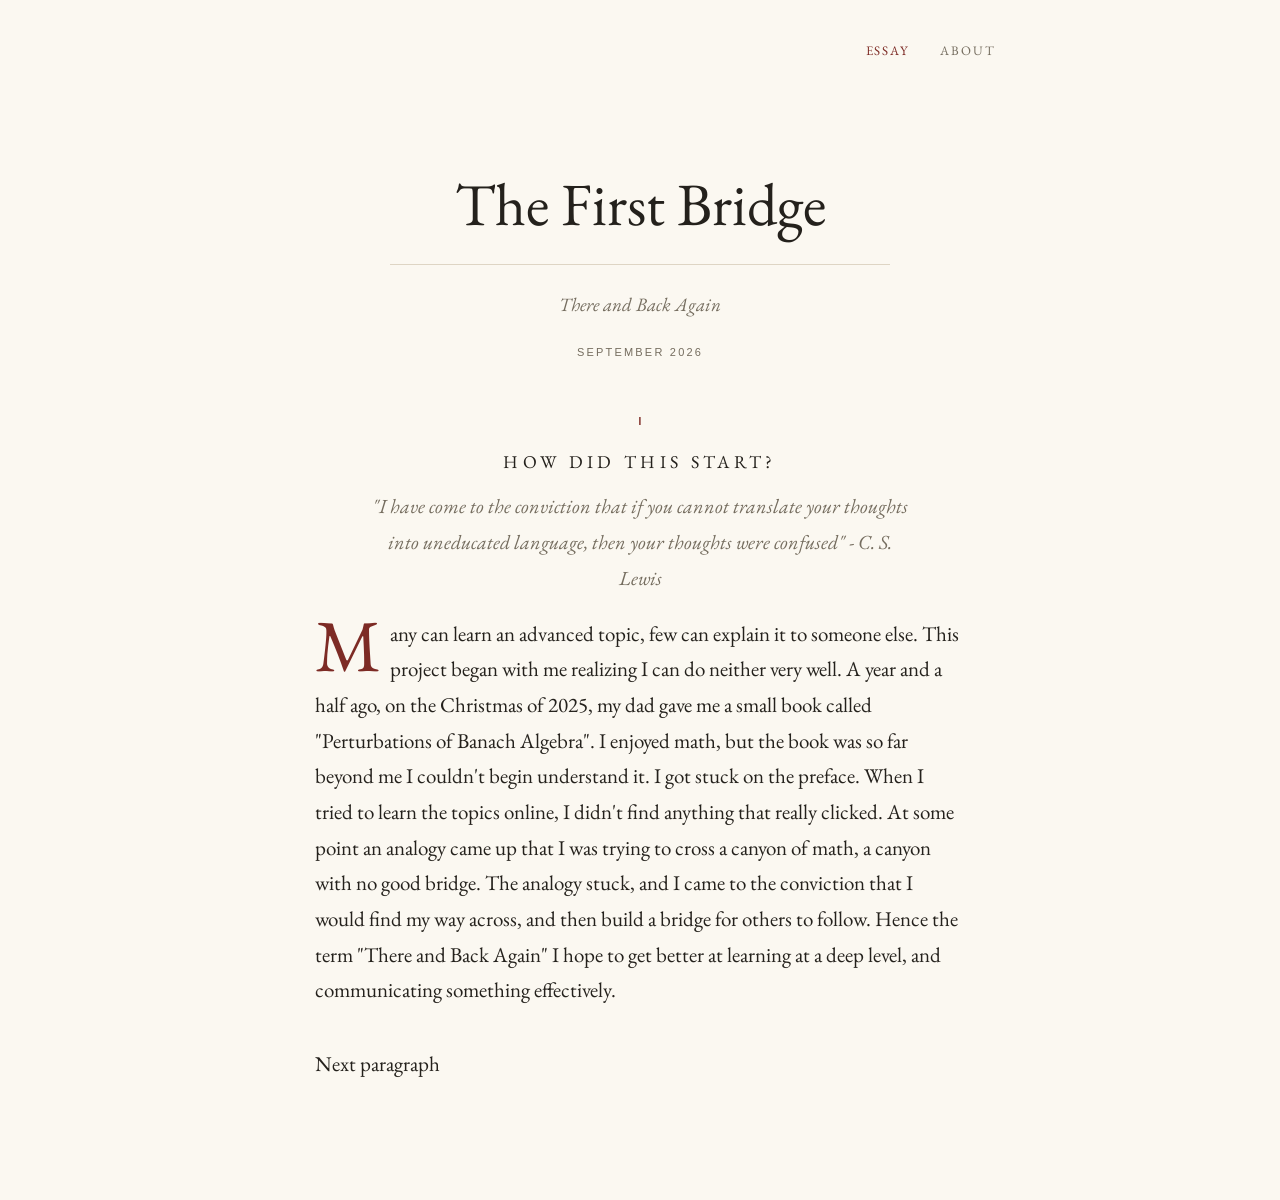
==== index.html @ d3068b4a "Update personal narrative in index.html Revised text for clarity and added new content about learnin" ====
<!doctype html>
<html lang="en">
<head>
  <meta charset="utf-8">
  <meta name="viewport" content="width=device-width, initial-scale=1">
  <title>Building Bridges</title>

  <!-- EB Garamond, similar to the reference page -->
  <link rel="preconnect" href="https://fonts.googleapis.com">
  <link rel="preconnect" href="https://fonts.gstatic.com" crossorigin>
  <link href="https://fonts.googleapis.com/css2?family=EB+Garamond:ital,wght@0,400;0,500;1,400&display=swap" rel="stylesheet">

  <link rel="stylesheet" href="style.css">
</head>

<body>
  <header class="site-header">
    <nav>
      <a class="active" href="#">ESSAY</a>
      <a href="#">ABOUT</a>
    </nav>
  </header>

  <main class="page">
    <section class="main">
      <h1>The First Bridge</h1>
      <div class="rule"></div>
      <p class="subtitle">There and Back Again</p>
      <p class="date">SEPTEMBER 2026</p>
    </section>

    <article>
      <div class="section-number">I</div>
      <h2>How did this start?</h2>

      <blockquote class="quote">
        "I have come to the conviction that if you cannot translate your thoughts into uneducated language, then your thoughts were confused" - C. S. Lewis
      </blockquote>
        
      <p class="drop-cap">
        Many can learn an advanced topic, few can explain it to someone else.
        This project began with me realizing I can do neither very well.
        
        A year and a half ago, on the Christmas of 2025, my dad gave me a small book called "Perturbations of Banach Algebra".
        I enjoyed math, but the book was so far beyond me I couldn't begin understand it.
        I got stuck on the preface.
        When I tried to learn the topics online, I didn't find anything that really clicked.

        At some point an analogy came up that I was trying to cross a canyon of math, a canyon with no good bridge.
        The analogy stuck, and I came to the conviction that I would find my way across, and then build a bridge for others to follow.
        Hence the term "There and Back Again"
        
        I hope to get better at learning at a deep level, and communicating something effectively.
      </p>

      <p>
        Next paragraph
      </p>
    </article>
  </main>
</body>
</html>
---- style.css ----
/* ---------- Page-wide colors and typography ---------- */

:root {
  --bg: #fbf8f1;
  --ink: #24211c;
  --muted: #756d5f;
  --rule: #ded5c4;
  --accent: #7d2b25;
}

@media (prefers-color-scheme: dark) {
  :root {
    --bg: #16150f;
    --ink: #e8e1d1;
    --muted: #9b917f;
    --rule: #322e25;
    --accent: #d59a86;
  }
}

* {
  box-sizing: border-box;
}

body {
  margin: 0;
  background: var(--bg);
  color: var(--ink);
  font-family: "EB Garamond", Georgia, serif;
}


/* ---------- Top Bar ---------- */

.site-header {
  max-width: 760px;
  margin: 0 auto;
  padding: 42px 24px 0;
}

nav {
  display: flex;
  justify-content: flex-end;
  gap: 30px;
}

nav a {
  color: var(--muted);
  text-decoration: none;
  font-size: 13px;
  letter-spacing: 0.15em;
}

nav a.active {
  color: var(--accent);
}


/* ---------- Essay Width ---------- */

.page {
  max-width: 1100px;
  margin: 0 auto;
  padding: 0 24px 80px;
}

/* ---------- Title Area ---------- */

.main {
  text-align: center;
  padding-top: 115px;
  margin: 0 auto 55px;
  max-width: 500px;
}

h1 {
  margin: 0;
  font-size: clamp(50px, 5vw, 60px);
  font-weight: 400;
  line-height: 1;
}

.rule {
  height: 1px;
  background: var(--rule);
  margin: 30px 0 27px;
}

.subtitle {
  margin: 0;
  color: var(--muted);
  font-size: 19px;
  font-style: italic;
  font-weight: 400;
}

.date {
  margin-top: 29px;
  color: var(--muted);
  font-family: Arial, Helvetica, sans-serif;
  font-size: 11px;
  font-weight: 500;
  letter-spacing: 0.20em;
}


/* ---------- Essay ---------- */

article {
  max-width: 650px;
  margin: 0 auto;
  font-size: 21px;
  line-height: 1.7;
  font-weight: 400;
}

.section-number {
  margin-bottom: 17px;
  text-align: center;
  color: var(--accent);
  font-family: Arial, Helvetica, sans-serif;
  font-size: 10px;
  font-weight: 650;
}

h2 {
  margin: 0 0 10px;
  text-align: center;
  font-size: 18px;
  font-weight: 400;
  letter-spacing: 0.24em;
  text-transform: uppercase;
}

.quote {
  max-width: 550px;
  margin: 0 auto 20px;
  text-align: center;
  color: var(--muted);
  font-size: 20px;
  font-style: italic;
  font-weight: 350;
  line-height: 1.80;
}
  
article p {
  margin: 0 0 38px;
}

.drop-cap::first-letter {
  float: left;
  margin: 0.05em 0.12em 0 0;
  color: var(--accent);
  font-size: 3.5em;
  line-height: 0.72;
}


/* ---------- Small screens ---------- */

@media (max-width: 600px) {
  .site-header {
    padding-top: 28px;
  }

  .hero {
    padding-top: 70px;
    margin-bottom: 60px;
  }

  article {
    font-size: 23px;
  }

  h2 {
    font-size: 14px;
  }
}
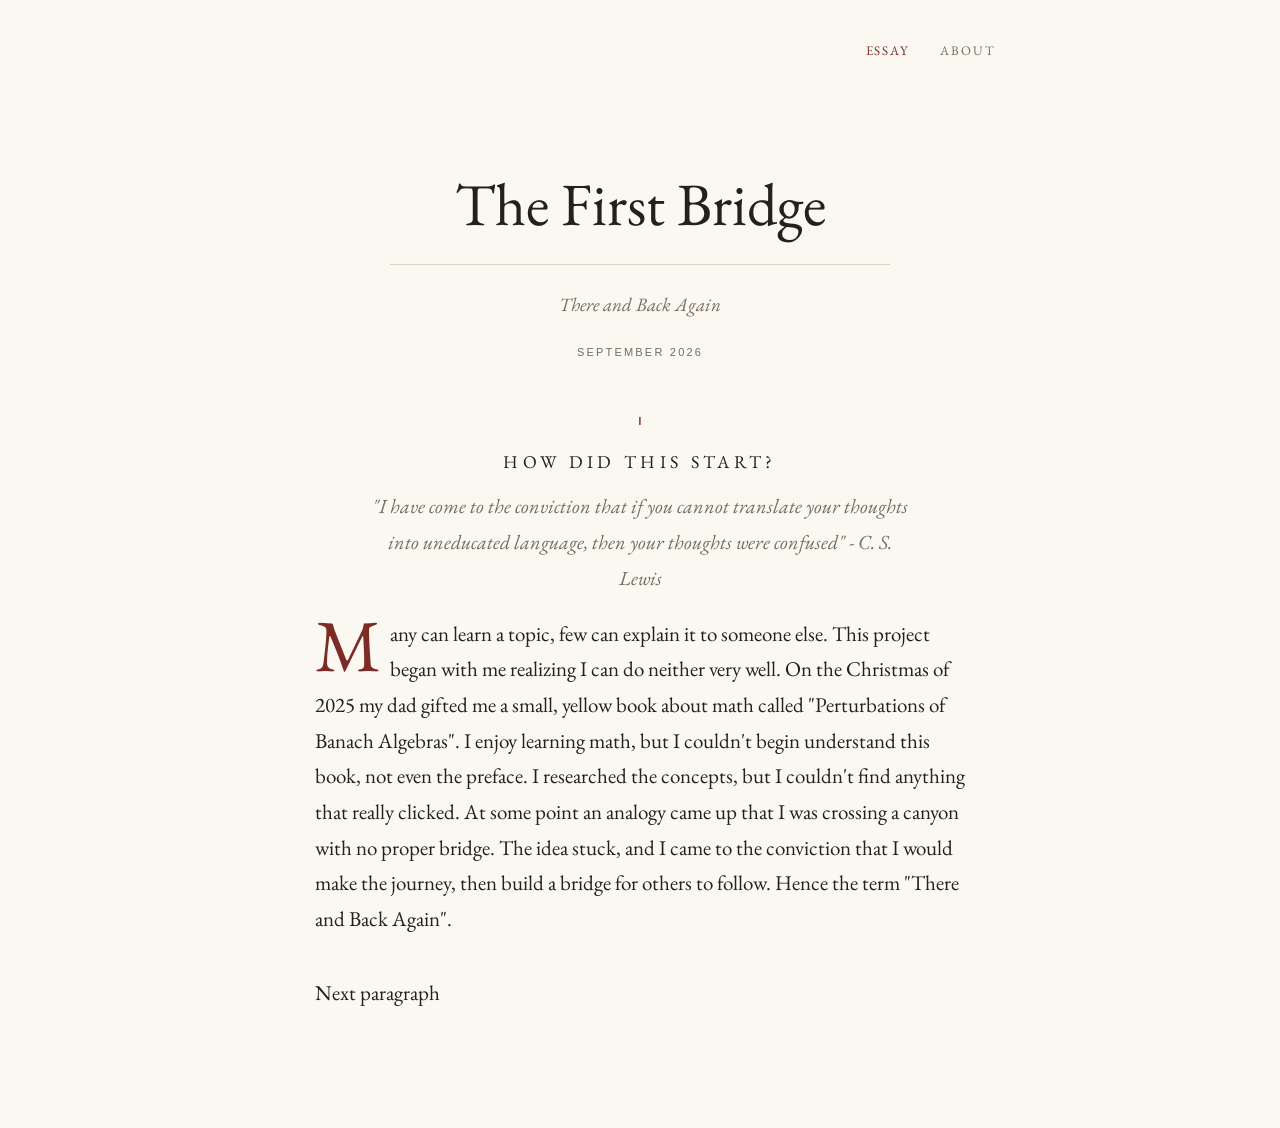
==== commit d394c015: "Update index.html" ====
--- a/index.html
+++ b/index.html
@@ -38,19 +38,16 @@
       </blockquote>
         
       <p class="drop-cap">
-        Many can learn an advanced topic, few can explain it to someone else.
+        Many can learn a topic, few can explain it to someone else.
         This project began with me realizing I can do neither very well.
         
-        A year and a half ago, on the Christmas of 2025, my dad gave me a small book called "Perturbations of Banach Algebra".
-        I enjoyed math, but the book was so far beyond me I couldn't begin understand it.
-        I got stuck on the preface.
-        When I tried to learn the topics online, I didn't find anything that really clicked.
+        On the Christmas of 2025 my dad gifted me a small, yellow book about math called "Perturbations of Banach Algebras".
+        I enjoy learning math, but I couldn't begin understand this book, not even the preface.
+        I researched the concepts, but I couldn't find anything that really clicked.
 
-        At some point an analogy came up that I was trying to cross a canyon of math, a canyon with no good bridge.
-        The analogy stuck, and I came to the conviction that I would find my way across, and then build a bridge for others to follow.
-        Hence the term "There and Back Again"
-        
-        I hope to get better at learning at a deep level, and communicating something effectively.
+        At some point an analogy came up that I was crossing a canyon with no proper bridge.
+        The idea stuck, and I came to the conviction that I would make the journey, then build a bridge for others to follow.
+        Hence the term "There and Back Again".
       </p>
 
       <p>
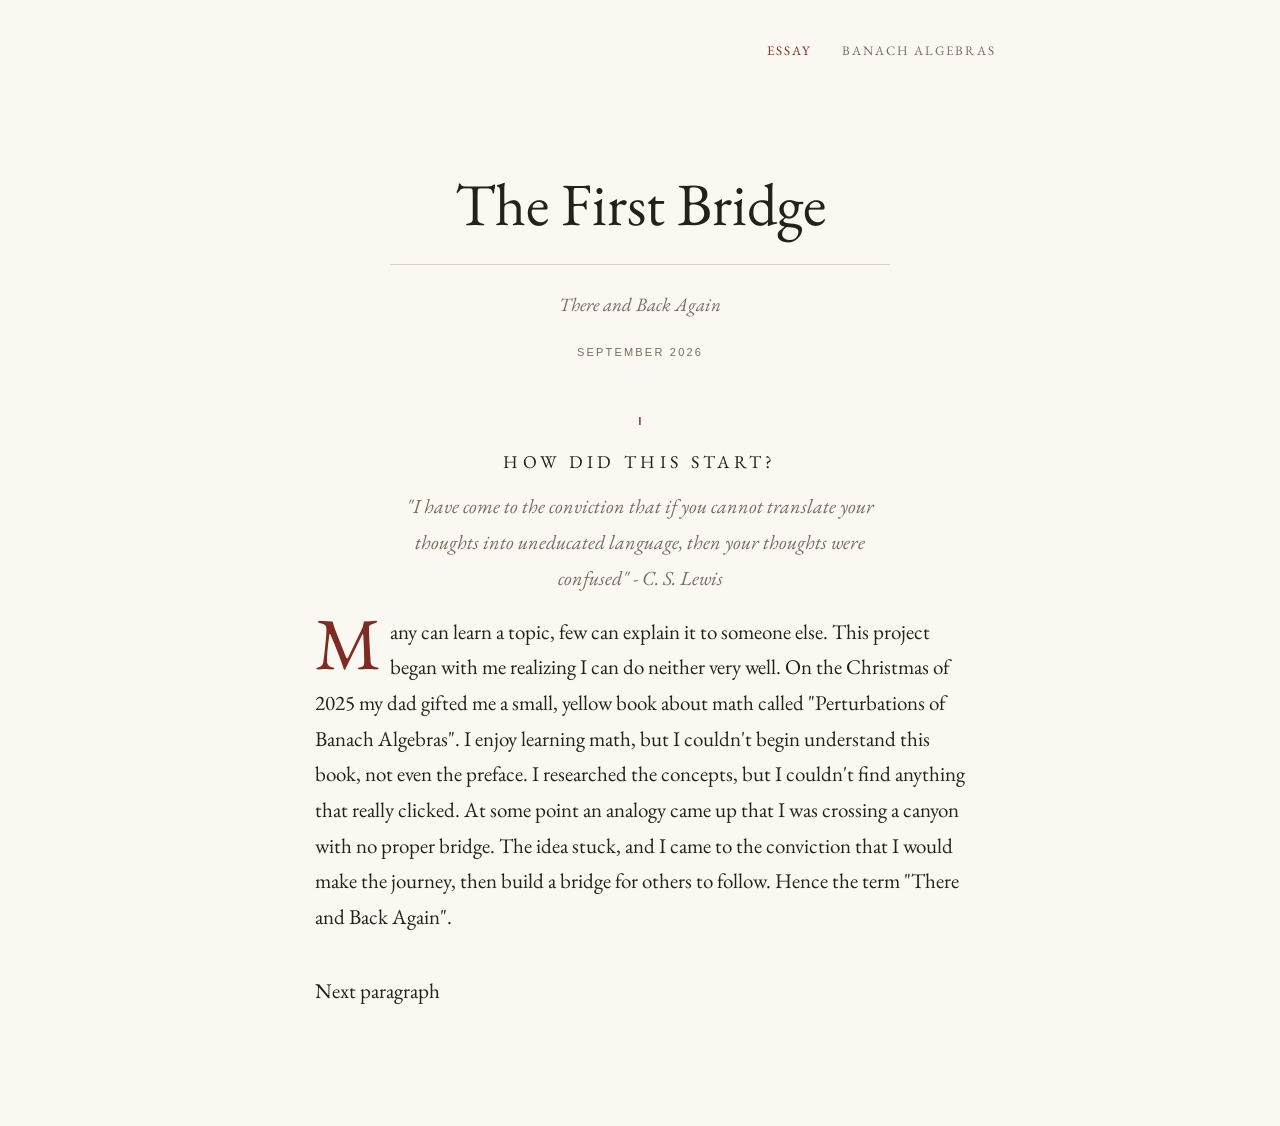
==== commit 676d94ef: "Update index.html" ====
--- a/index.html
+++ b/index.html
@@ -17,7 +17,7 @@
   <header class="site-header">
     <nav>
       <a class="active" href="#">ESSAY</a>
-      <a href="#">ABOUT</a>
+      <a href="#">BANACH ALGEBRAS</a>
     </nav>
   </header>
 
--- a/style.css
+++ b/style.css
@@ -133,8 +133,8 @@
 }
 
 .quote {
-  max-width: 550px;
-  margin: 0 auto 20px;
+  max-width: 500px;
+  margin: 0 auto 18px;
   text-align: center;
   color: var(--muted);
   font-size: 20px;
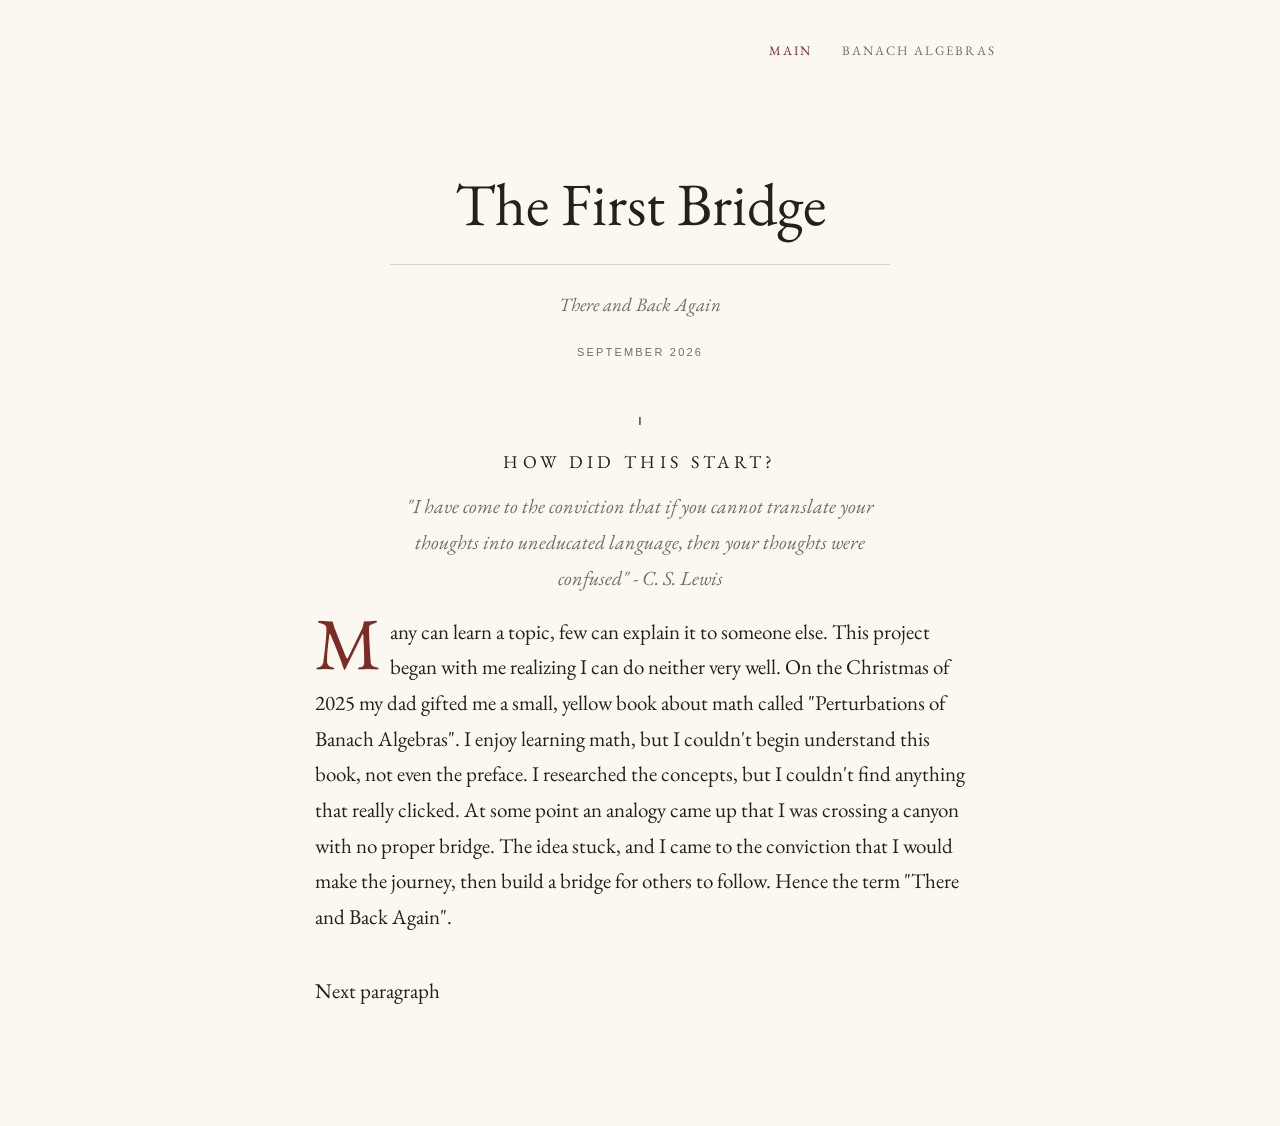
==== commit 9c5200c0: "Update navigation links in index.html" ====
--- a/index.html
+++ b/index.html
@@ -16,8 +16,8 @@
 <body>
   <header class="site-header">
     <nav>
-      <a class="active" href="#">ESSAY</a>
-      <a href="#">BANACH ALGEBRAS</a>
+      <a class="active" href="#">MAIN</a>
+      <a href="/banach-algebras/">BANACH ALGEBRAS</a>
     </nav>
   </header>
 
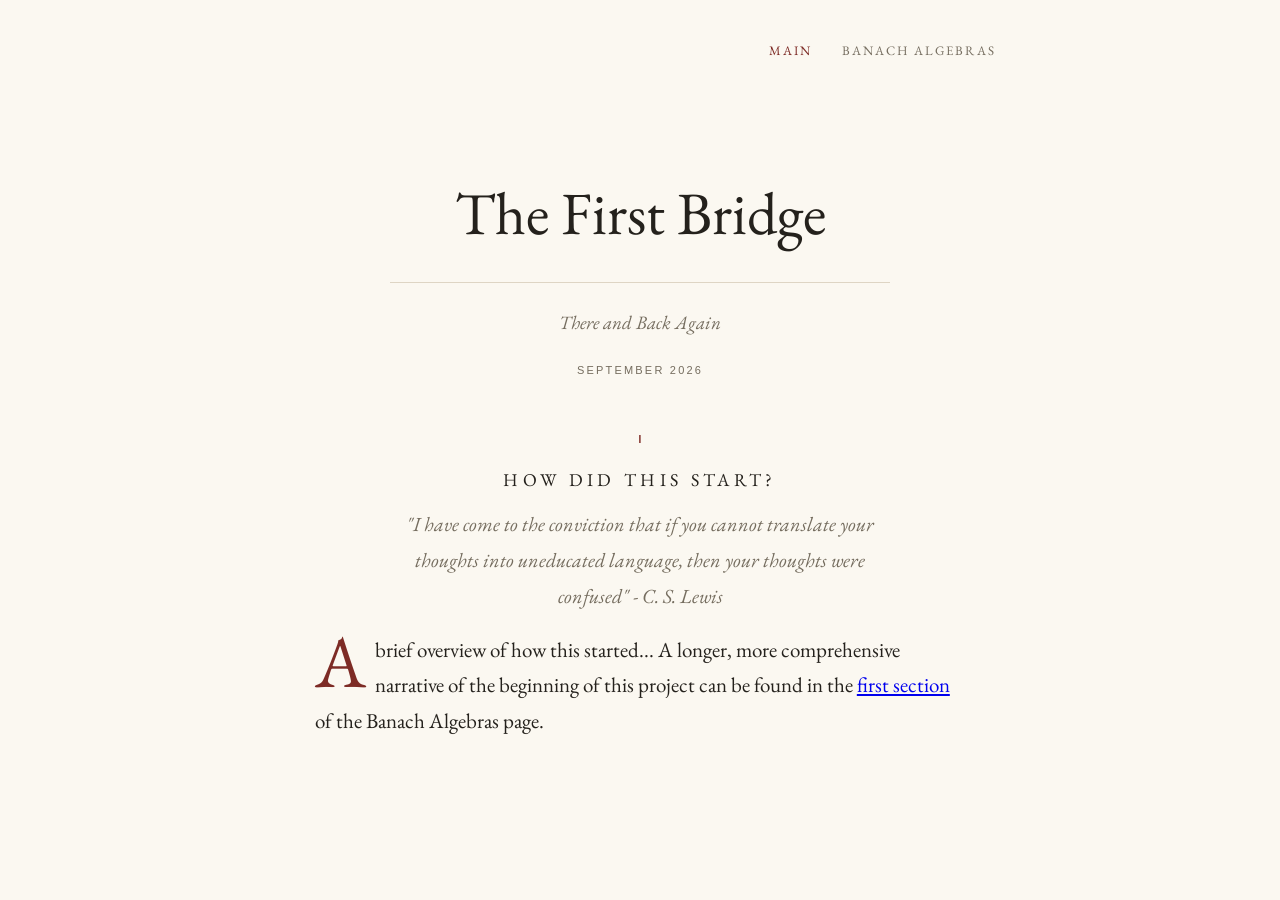
==== commit a89cb847: "Update index.html" ====
--- a/index.html
+++ b/index.html
@@ -16,7 +16,7 @@
 <body>
   <header class="site-header">
     <nav>
-      <a class="active" href="#">MAIN</a>
+      <a class="active" href="/">MAIN</a>
       <a href="/banach-algebras/">BANACH ALGEBRAS</a>
     </nav>
   </header>
@@ -38,20 +38,8 @@
       </blockquote>
         
       <p class="drop-cap">
-        Many can learn a topic, few can explain it to someone else.
-        This project began with me realizing I can do neither very well.
-        
-        On the Christmas of 2025 my dad gifted me a small, yellow book about math called "Perturbations of Banach Algebras".
-        I enjoy learning math, but I couldn't begin understand this book, not even the preface.
-        I researched the concepts, but I couldn't find anything that really clicked.
-
-        At some point an analogy came up that I was crossing a canyon with no proper bridge.
-        The idea stuck, and I came to the conviction that I would make the journey, then build a bridge for others to follow.
-        Hence the term "There and Back Again".
-      </p>
-
-      <p>
-        Next paragraph
+        A brief overview of how this started...
+        A longer, more comprehensive narrative of the beginning of this project can be found in the <a href="/banach-algebras/">first section</a> of the Banach Algebras page.
       </p>
     </article>
   </main>
--- a/style.css
+++ b/style.css
@@ -56,7 +56,7 @@
 }
 
 
-/* ---------- Essay Width ---------- */
+/* ---------- Page Width ---------- */
 
 .page {
   max-width: 1100px;
@@ -77,7 +77,7 @@
   margin: 0;
   font-size: clamp(50px, 5vw, 60px);
   font-weight: 400;
-  line-height: 1;
+  line-height: 1.3;
 }
 
 .rule {
@@ -104,7 +104,7 @@
 }
 
 
-/* ---------- Essay ---------- */
+/* ---------- Main Text ---------- */
 
 article {
   max-width: 650px;
@@ -145,6 +145,7 @@
   
 article p {
   margin: 0 0 38px;
+  text-indent: 2em;
 }
 
 .drop-cap::first-letter {
@@ -153,8 +154,16 @@
   color: var(--accent);
   font-size: 3.5em;
   line-height: 0.72;
+  text-indent: 0em;
 }
 
+.drop-cap {
+  text-indent: 0em;
+}
+
+.no-indent {
+  text-indent: 0em;
+}
 
 /* ---------- Small screens ---------- */
 
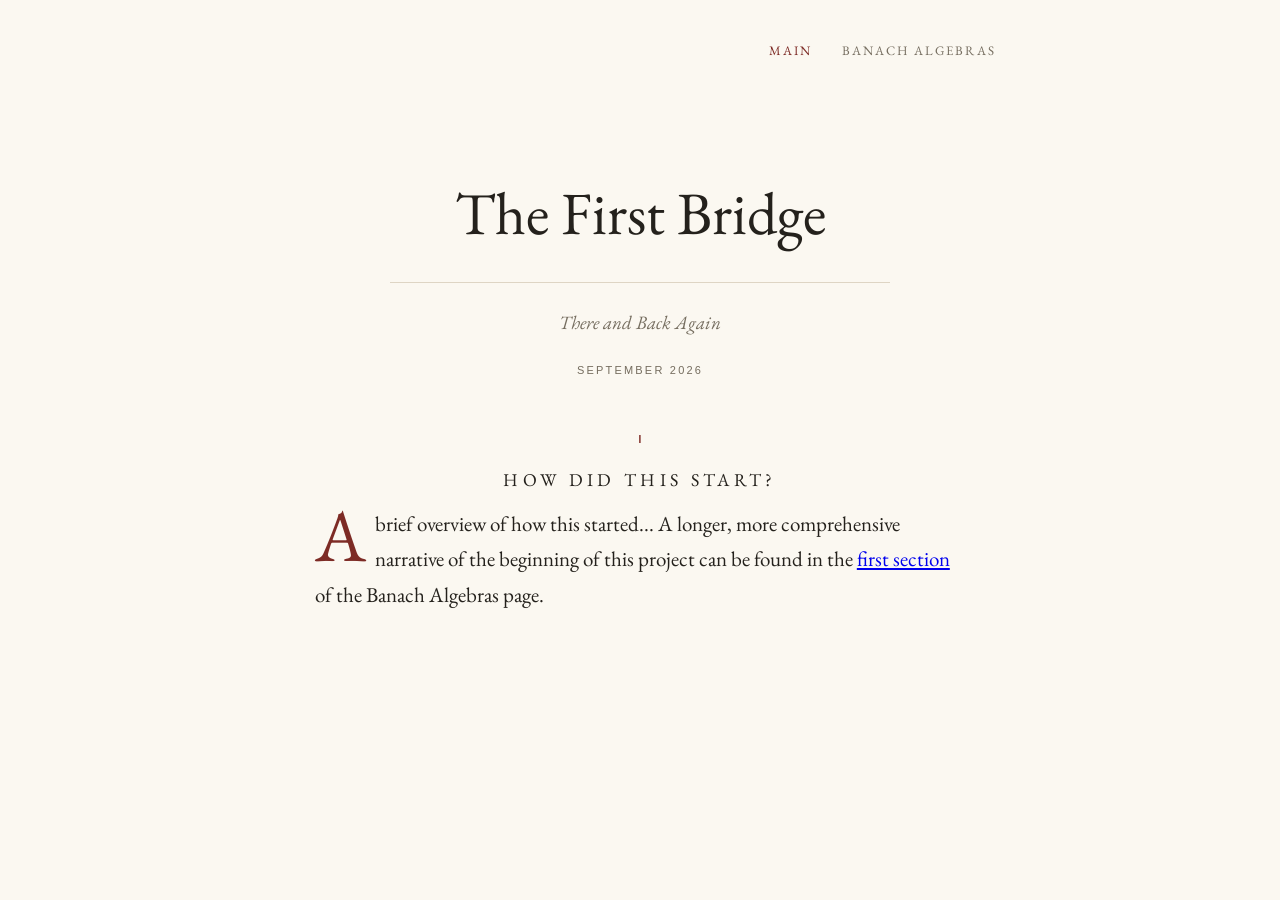
==== commit 62555d71: "Update index.html" ====
--- a/index.html
+++ b/index.html
@@ -32,10 +32,6 @@
     <article>
       <div class="section-number">I</div>
       <h2>How did this start?</h2>
-
-      <blockquote class="quote">
-        "I have come to the conviction that if you cannot translate your thoughts into uneducated language, then your thoughts were confused" - C. S. Lewis
-      </blockquote>
         
       <p class="drop-cap">
         A brief overview of how this started...
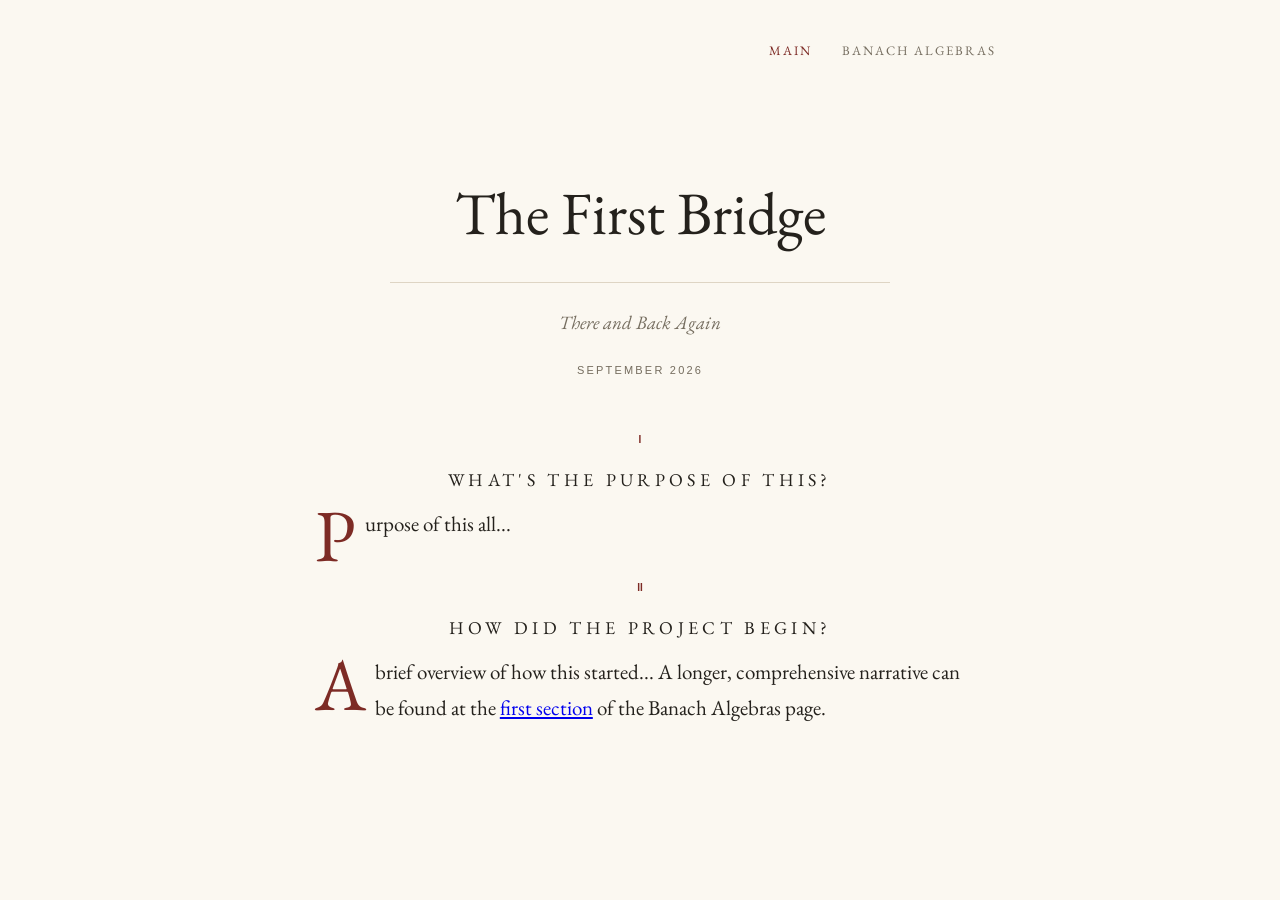
==== commit 4a424ce6: "Update headings and improve text clarity in index.html" ====
--- a/index.html
+++ b/index.html
@@ -31,11 +31,16 @@
 
     <article>
       <div class="section-number">I</div>
-      <h2>How did this start?</h2>
-        
+      <h2>What's the purpose of this?</h2>
+      <p class="drop-cap">
+        Purpose of this all...
+      </p>
+
+      <div class="section-number">II</div>
+      <h2>How did the project begin?</h2>
       <p class="drop-cap">
         A brief overview of how this started...
-        A longer, more comprehensive narrative of the beginning of this project can be found in the <a href="/banach-algebras/">first section</a> of the Banach Algebras page.
+        A longer, comprehensive narrative can be found at the <a href="/banach-algebras/">first section</a> of the Banach Algebras page.
       </p>
     </article>
   </main>
